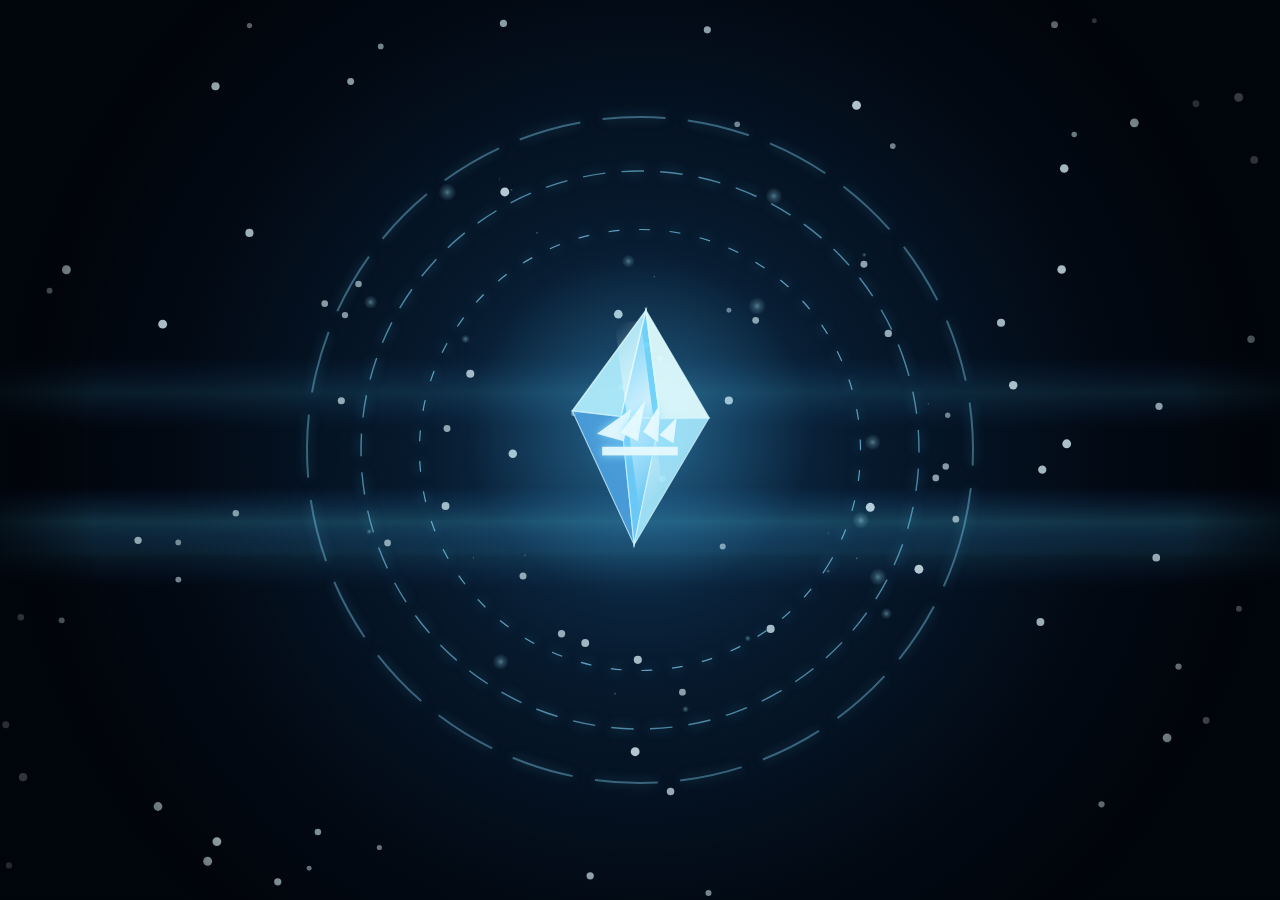
==== index.html @ 43e84c90 "Add files via upload" ====
<!DOCTYPE html>
<html lang="en">
<head>
<meta charset="UTF-8" />
<meta name="viewport" content="width=device-width, initial-scale=1, maximum-scale=1, user-scalable=no" />
<title>Frozen Core LCD Loop</title>
<style>
  html, body {
    margin: 0;
    width: 100%;
    height: 100%;
    overflow: hidden;
    background: #020712;
  }
  canvas {
    display: block;
    width: 100vw;
    height: 100vh;
  }
</style>
</head>
<body>
<canvas id="c"></canvas>
<script>
(() => {
  const canvas = document.getElementById('c');
  const ctx = canvas.getContext('2d', { alpha: false });

  let w = 480, h = 480, dpr = 1;
  function resize() {
    dpr = Math.min(window.devicePixelRatio || 1, 2);
    w = window.innerWidth;
    h = window.innerHeight;
    canvas.width = Math.floor(w * dpr);
    canvas.height = Math.floor(h * dpr);
    ctx.setTransform(dpr, 0, 0, dpr, 0, 0);
  }
  window.addEventListener('resize', resize);
  resize();

  const snow = Array.from({length: 90}, () => ({
    x: Math.random(),
    y: Math.random(),
    z: 0.35 + Math.random() * 0.65,
    drift: -0.25 + Math.random() * 0.5,
    phase: Math.random() * Math.PI * 2
  }));

  const sparks = Array.from({length: 26}, () => ({
    a: Math.random() * Math.PI * 2,
    r: 0.18 + Math.random() * 0.19,
    s: 0.08 + Math.random() * 0.18,
    phase: Math.random() * Math.PI * 2
  }));

  function poly(points, fill, stroke, lw = 1) {
    ctx.beginPath();
    ctx.moveTo(points[0][0], points[0][1]);
    for (let i = 1; i < points.length; i++) ctx.lineTo(points[i][0], points[i][1]);
    ctx.closePath();
    if (fill) { ctx.fillStyle = fill; ctx.fill(); }
    if (stroke) { ctx.strokeStyle = stroke; ctx.lineWidth = lw; ctx.stroke(); }
  }

  function glowCircle(x, y, r, color, alpha = 1) {
    const g = ctx.createRadialGradient(x, y, 0, x, y, r);
    g.addColorStop(0, color.replace('ALPHA', alpha));
    g.addColorStop(0.4, color.replace('ALPHA', alpha * 0.45));
    g.addColorStop(1, color.replace('ALPHA', 0));
    ctx.fillStyle = g;
    ctx.beginPath();
    ctx.arc(x, y, r, 0, Math.PI * 2);
    ctx.fill();
  }

  function drawRing(cx, cy, r, rot, alpha, width, dash) {
    ctx.save();
    ctx.translate(cx, cy);
    ctx.rotate(rot);
    ctx.globalAlpha = alpha;
    ctx.strokeStyle = '#86dcff';
    ctx.lineWidth = width;
    ctx.shadowBlur = 12;
    ctx.shadowColor = '#64cfff';
    ctx.setLineDash(dash);
    ctx.beginPath();
    ctx.arc(0, 0, r, 0, Math.PI * 2);
    ctx.stroke();
    ctx.restore();
    ctx.setLineDash([]);
    ctx.globalAlpha = 1;
    ctx.shadowBlur = 0;
  }

  function drawCrystal(cx, cy, s, t) {
    const pulse = 0.92 + 0.08 * Math.sin(t * 1.4);
    ctx.save();
    ctx.translate(cx, cy);
    ctx.rotate(Math.sin(t * 0.35) * 0.08);
    ctx.scale(pulse, pulse);

    glowCircle(0, 0, s * 1.05, 'rgba(82,201,255,ALPHA)', 0.38);

    const top = [0, -s * 0.72];
    const left = [-s * 0.42, -s * 0.08];
    const right = [s * 0.42, -s * 0.08];
    const bottom = [0, s * 0.72];
    const c1 = [-s * 0.12, -s * 0.06];
    const c2 = [s * 0.12, -s * 0.06];

    poly([top, left, c1], 'rgba(180,240,255,.92)', 'rgba(220,250,255,.8)', 1.5);
    poly([top, c1, c2], 'rgba(118,216,255,.95)', 'rgba(220,250,255,.8)', 1.5);
    poly([top, c2, right], 'rgba(224,252,255,.95)', 'rgba(220,250,255,.8)', 1.5);
    poly([left, bottom, c1], 'rgba(78,164,227,.88)', 'rgba(210,245,255,.75)', 1.2);
    poly([c1, bottom, c2], 'rgba(112,210,255,.92)', 'rgba(210,245,255,.75)', 1.2);
    poly([c2, bottom, right], 'rgba(170,236,255,.90)', 'rgba(210,245,255,.75)', 1.2);

    ctx.globalCompositeOperation = 'screen';
    const shine = ctx.createLinearGradient(-s * 0.35, -s * 0.4, s * 0.2, s * 0.3);
    shine.addColorStop(0, 'rgba(255,255,255,0)');
    shine.addColorStop(0.5, 'rgba(255,255,255,.65)');
    shine.addColorStop(1, 'rgba(255,255,255,0)');
    ctx.fillStyle = shine;
    ctx.rotate(-0.18);
    ctx.fillRect(-s * 0.15 + Math.sin(t * 0.9) * s * 0.08, -s * 0.65, s * 0.16, s * 1.3);
    ctx.globalCompositeOperation = 'source-over';

    ctx.restore();
  }

  function drawLogo(cx, cy, s) {
    ctx.save();
    ctx.translate(cx, cy);
    ctx.globalAlpha = 0.9;
    ctx.fillStyle = '#ecfbff';
    ctx.shadowBlur = 8;
    ctx.shadowColor = '#8be0ff';

    // Simple sail-like Corsair-inspired mark (not an exact trademark reproduction)
    const blades = [
      [[-0.40,-0.05],[-0.08,-0.28],[-0.15,0.02]],
      [[-0.18,-0.06],[0.05,-0.36],[-0.02,0.02]],
      [[0.03,-0.07],[0.18,-0.32],[0.17,0.03]],
      [[0.18,-0.04],[0.34,-0.20],[0.31,0.04]],
    ];
    blades.forEach(b => poly(b.map(([x,y]) => [x*s,y*s]), '#ecfbff'));
    ctx.fillRect(-0.35*s, 0.07*s, 0.7*s, 0.08*s);
    ctx.restore();
    ctx.shadowBlur = 0;
  }

  function draw(tms) {
    const t = tms / 1000;
    const size = Math.min(w, h);
    const cx = w / 2, cy = h / 2;

    const bg = ctx.createRadialGradient(cx, cy, size * 0.02, cx, cy, size * 0.72);
    bg.addColorStop(0, '#11395b');
    bg.addColorStop(0.32, '#071a2e');
    bg.addColorStop(0.72, '#020914');
    bg.addColorStop(1, '#01050c');
    ctx.fillStyle = bg;
    ctx.fillRect(0, 0, w, h);

    // Aurora haze
    ctx.save();
    ctx.globalCompositeOperation = 'screen';
    ctx.globalAlpha = 0.22;
    for (let i = 0; i < 4; i++) {
      const y = cy + Math.sin(t * 0.25 + i) * size * 0.12 + (i - 1.5) * size * 0.08;
      const g = ctx.createLinearGradient(0, y - 35, 0, y + 35);
      g.addColorStop(0, 'rgba(40,130,255,0)');
      g.addColorStop(0.5, 'rgba(74,210,255,.5)');
      g.addColorStop(1, 'rgba(40,130,255,0)');
      ctx.fillStyle = g;
      ctx.fillRect(0, y - 45, w, 90);
    }
    ctx.restore();

    // Snow
    for (const p of snow) {
      p.y += 0.00045 * p.z;
      p.x += 0.00008 * p.drift + Math.sin(t * 0.7 + p.phase) * 0.00005;
      if (p.y > 1.03) { p.y = -0.03; p.x = Math.random(); }
      if (p.x < -0.03) p.x = 1.03;
      if (p.x > 1.03) p.x = -0.03;
      const x = p.x * w, y = p.y * h, r = (0.7 + p.z * 1.7) * size / 480;
      ctx.fillStyle = `rgba(225,248,255,${0.25 + p.z * 0.55})`;
      ctx.beginPath();
      ctx.arc(x, y, r, 0, Math.PI * 2);
      ctx.fill();
    }

    drawRing(cx, cy, size * 0.37,  t * 0.12, 0.38, 2.0, [size*0.07,size*0.025]);
    drawRing(cx, cy, size * 0.31, -t * 0.18, 0.55, 1.4, [size*0.025,size*0.018]);
    drawRing(cx, cy, size * 0.245, t * 0.28, 0.68, 1.2, [size*0.012,size*0.022]);

    // Orbiting sparks
    ctx.save();
    ctx.globalCompositeOperation = 'screen';
    for (const p of sparks) {
      const a = p.a + t * p.s;
      const r = p.r * size + Math.sin(t * 0.8 + p.phase) * size * 0.01;
      const x = cx + Math.cos(a) * r;
      const y = cy + Math.sin(a) * r;
      glowCircle(x, y, 5 + 4*Math.sin(t + p.phase), 'rgba(165,235,255,ALPHA)', 0.45);
    }
    ctx.restore();

    drawCrystal(cx, cy - size * 0.025, size * 0.19, t);
    drawLogo(cx, cy - size * 0.012, size * 0.12);

    // Edge frost vignette
    const vg = ctx.createRadialGradient(cx, cy, size * 0.34, cx, cy, size * 0.72);
    vg.addColorStop(0, 'rgba(0,0,0,0)');
    vg.addColorStop(0.72, 'rgba(0,0,0,.06)');
    vg.addColorStop(1, 'rgba(0,5,12,.72)');
    ctx.fillStyle = vg;
    ctx.fillRect(0, 0, w, h);

    requestAnimationFrame(draw);
  }

  requestAnimationFrame(draw);
})();
</script>
</body>
</html>
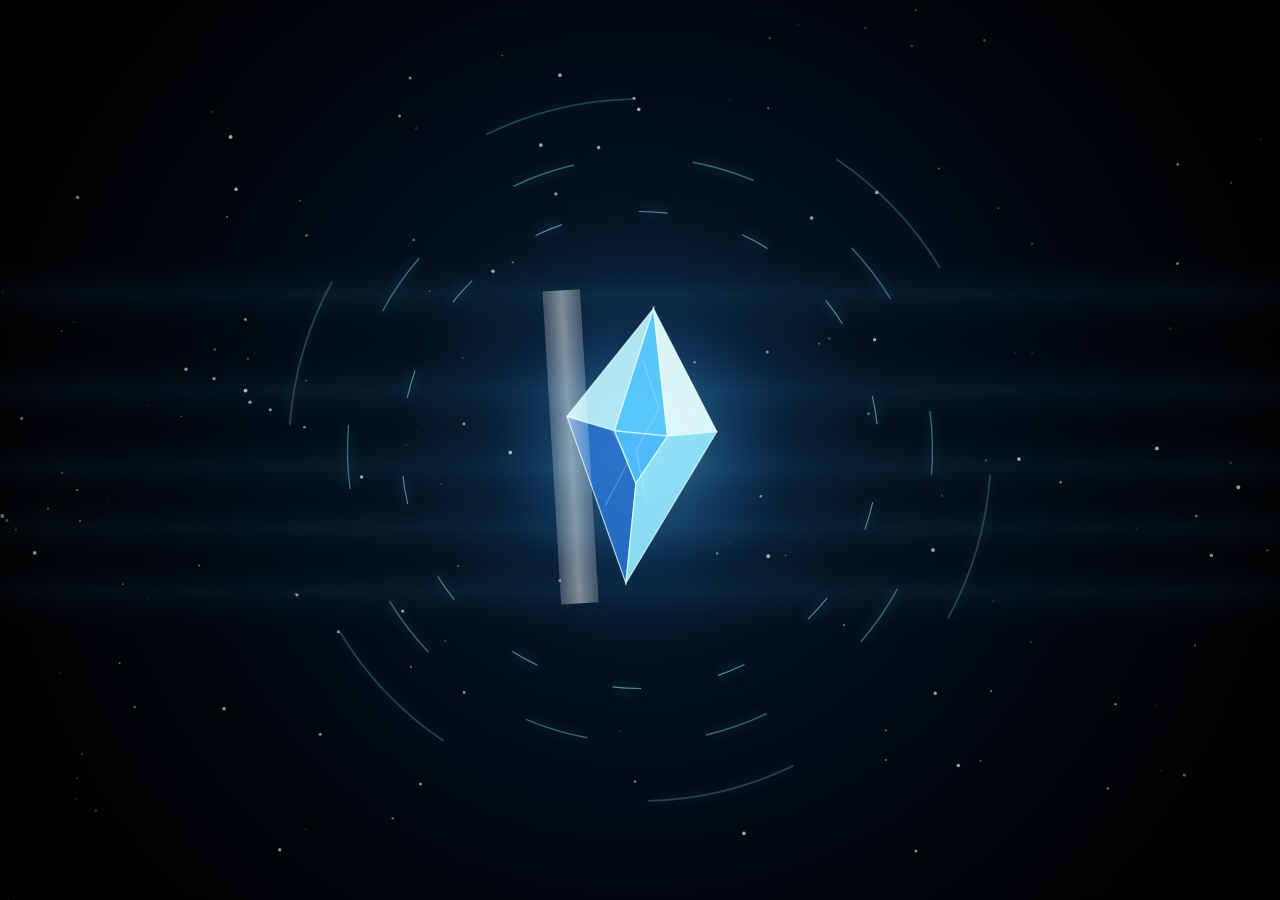
==== commit d06e9d14: "Add files via upload" ====
--- a/index.html
+++ b/index.html
@@ -1,226 +1,187 @@
 <!DOCTYPE html>
 <html lang="en">
 <head>
-<meta charset="UTF-8" />
-<meta name="viewport" content="width=device-width, initial-scale=1, maximum-scale=1, user-scalable=no" />
-<title>Frozen Core LCD Loop</title>
+<meta charset="UTF-8">
+<meta name="viewport" content="width=device-width,initial-scale=1,maximum-scale=1,user-scalable=no">
+<title>Frozen Core V3</title>
 <style>
-  html, body {
-    margin: 0;
-    width: 100%;
-    height: 100%;
-    overflow: hidden;
-    background: #020712;
-  }
-  canvas {
-    display: block;
-    width: 100vw;
-    height: 100vh;
-  }
+html,body{margin:0;width:100%;height:100%;overflow:hidden;background:#000}
+canvas{display:block;width:100vw;height:100vh}
 </style>
 </head>
 <body>
 <canvas id="c"></canvas>
 <script>
 (() => {
-  const canvas = document.getElementById('c');
-  const ctx = canvas.getContext('2d', { alpha: false });
+  const c = document.getElementById('c');
+  const x = c.getContext('2d', { alpha:false });
+  let W=480,H=480,D=1,last=0;
+  const TAU=Math.PI*2, rnd=(a,b)=>a+Math.random()*(b-a);
 
-  let w = 480, h = 480, dpr = 1;
-  function resize() {
-    dpr = Math.min(window.devicePixelRatio || 1, 2);
-    w = window.innerWidth;
-    h = window.innerHeight;
-    canvas.width = Math.floor(w * dpr);
-    canvas.height = Math.floor(h * dpr);
-    ctx.setTransform(dpr, 0, 0, dpr, 0, 0);
+  function resize(){
+    D=Math.min(devicePixelRatio||1,2);
+    W=innerWidth; H=innerHeight;
+    c.width=Math.floor(W*D); c.height=Math.floor(H*D);
+    x.setTransform(D,0,0,D,0,0);
   }
-  window.addEventListener('resize', resize);
-  resize();
+  addEventListener('resize',resize); resize();
 
-  const snow = Array.from({length: 90}, () => ({
-    x: Math.random(),
-    y: Math.random(),
-    z: 0.35 + Math.random() * 0.65,
-    drift: -0.25 + Math.random() * 0.5,
-    phase: Math.random() * Math.PI * 2
-  }));
+  const stars=Array.from({length:70},()=>({x:Math.random(),y:Math.random(),z:rnd(.2,1),p:rnd(0,TAU)}));
+  const snow=Array.from({length:110},()=>({x:Math.random(),y:Math.random(),z:rnd(.25,1),p:rnd(0,TAU),s:rnd(.015,.07)}));
+  const arcs=Array.from({length:9},()=>({a:rnd(0,TAU),p:rnd(0,TAU),s:rnd(.2,.55)}));
 
-  const sparks = Array.from({length: 26}, () => ({
-    a: Math.random() * Math.PI * 2,
-    r: 0.18 + Math.random() * 0.19,
-    s: 0.08 + Math.random() * 0.18,
-    phase: Math.random() * Math.PI * 2
-  }));
-
-  function poly(points, fill, stroke, lw = 1) {
-    ctx.beginPath();
-    ctx.moveTo(points[0][0], points[0][1]);
-    for (let i = 1; i < points.length; i++) ctx.lineTo(points[i][0], points[i][1]);
-    ctx.closePath();
-    if (fill) { ctx.fillStyle = fill; ctx.fill(); }
-    if (stroke) { ctx.strokeStyle = stroke; ctx.lineWidth = lw; ctx.stroke(); }
+  function glow(cx,cy,r,a){
+    const g=x.createRadialGradient(cx,cy,0,cx,cy,r);
+    g.addColorStop(0,`rgba(210,250,255,${a})`);
+    g.addColorStop(.22,`rgba(95,220,255,${a*.7})`);
+    g.addColorStop(.65,`rgba(25,120,255,${a*.22})`);
+    g.addColorStop(1,'rgba(0,0,0,0)');
+    x.fillStyle=g; x.beginPath(); x.arc(cx,cy,r,0,TAU); x.fill();
   }
 
-  function glowCircle(x, y, r, color, alpha = 1) {
-    const g = ctx.createRadialGradient(x, y, 0, x, y, r);
-    g.addColorStop(0, color.replace('ALPHA', alpha));
-    g.addColorStop(0.4, color.replace('ALPHA', alpha * 0.45));
-    g.addColorStop(1, color.replace('ALPHA', 0));
-    ctx.fillStyle = g;
-    ctx.beginPath();
-    ctx.arc(x, y, r, 0, Math.PI * 2);
-    ctx.fill();
+  function ring(cx,cy,r,rot,count,span,alpha,width){
+    x.save(); x.translate(cx,cy); x.rotate(rot);
+    x.strokeStyle=`rgba(150,235,255,${alpha})`;
+    x.lineWidth=width;
+    x.shadowBlur=14; x.shadowColor='#69d9ff';
+    for(let i=0;i<count;i++){
+      const a=i*TAU/count;
+      x.beginPath();
+      x.arc(0,0,r,a,a+span);
+      x.stroke();
+    }
+    x.restore(); x.shadowBlur=0;
   }
 
-  function drawRing(cx, cy, r, rot, alpha, width, dash) {
-    ctx.save();
-    ctx.translate(cx, cy);
-    ctx.rotate(rot);
-    ctx.globalAlpha = alpha;
-    ctx.strokeStyle = '#86dcff';
-    ctx.lineWidth = width;
-    ctx.shadowBlur = 12;
-    ctx.shadowColor = '#64cfff';
-    ctx.setLineDash(dash);
-    ctx.beginPath();
-    ctx.arc(0, 0, r, 0, Math.PI * 2);
-    ctx.stroke();
-    ctx.restore();
-    ctx.setLineDash([]);
-    ctx.globalAlpha = 1;
-    ctx.shadowBlur = 0;
+  function crystal(cx,cy,s,t,charge){
+    x.save(); x.translate(cx,cy); x.rotate(Math.sin(t*.34)*.12 + t*.025);
+    const bob=1+Math.sin(t*.9)*.025;
+    x.scale(bob,bob);
+
+    glow(0,0,s*1.55,.18+.24*charge);
+
+    const top=[0,-s*.86], left=[-s*.48,-s*.12], right=[s*.48,-s*.12], bottom=[0,s*.9];
+    const a=[-s*.17,-s*.06], b=[s*.17,-s*.06], m=[0,s*.26];
+
+    function poly(p,fill,stroke='rgba(235,255,255,.72)'){
+      x.beginPath(); x.moveTo(p[0][0],p[0][1]); for(let i=1;i<p.length;i++)x.lineTo(p[i][0],p[i][1]); x.closePath();
+      x.fillStyle=fill; x.fill(); x.strokeStyle=stroke; x.lineWidth=1.2; x.stroke();
+    }
+
+    poly([top,left,a],'rgba(190,245,255,.92)');
+    poly([top,a,b],'rgba(90,205,255,.96)');
+    poly([top,b,right],'rgba(230,255,255,.95)');
+    poly([left,bottom,m,a],'rgba(40,115,205,.9)');
+    poly([a,m,b],'rgba(80,190,255,.96)');
+    poly([b,m,bottom,right],'rgba(150,235,255,.92)');
+
+    x.save();
+    x.globalCompositeOperation='screen';
+    const sweep=((t*.13)%1);
+    const sx=(-.75+sweep*1.5)*s;
+    const g=x.createLinearGradient(sx-s*.22,0,sx+s*.22,0);
+    g.addColorStop(0,'rgba(255,255,255,0)');
+    g.addColorStop(.5,`rgba(255,255,255,${.48+.28*charge})`);
+    g.addColorStop(1,'rgba(255,255,255,0)');
+    x.fillStyle=g; x.rotate(-.16); x.fillRect(sx-s*.12,-s,s*.24,s*2);
+    x.restore();
+
+    x.strokeStyle=`rgba(215,250,255,${.28+.3*charge})`;
+    x.lineWidth=1;
+    x.beginPath();
+    x.moveTo(-s*.03,-s*.52); x.lineTo(s*.1,-s*.23); x.lineTo(-s*.02,s*.05); x.lineTo(s*.08,s*.38);
+    x.moveTo(-s*.2,-s*.08); x.lineTo(-s*.06,s*.12); x.lineTo(-s*.18,s*.42);
+    x.stroke();
+
+    x.restore();
   }
 
-  function drawCrystal(cx, cy, s, t) {
-    const pulse = 0.92 + 0.08 * Math.sin(t * 1.4);
-    ctx.save();
-    ctx.translate(cx, cy);
-    ctx.rotate(Math.sin(t * 0.35) * 0.08);
-    ctx.scale(pulse, pulse);
-
-    glowCircle(0, 0, s * 1.05, 'rgba(82,201,255,ALPHA)', 0.38);
-
-    const top = [0, -s * 0.72];
-    const left = [-s * 0.42, -s * 0.08];
-    const right = [s * 0.42, -s * 0.08];
-    const bottom = [0, s * 0.72];
-    const c1 = [-s * 0.12, -s * 0.06];
-    const c2 = [s * 0.12, -s * 0.06];
-
-    poly([top, left, c1], 'rgba(180,240,255,.92)', 'rgba(220,250,255,.8)', 1.5);
-    poly([top, c1, c2], 'rgba(118,216,255,.95)', 'rgba(220,250,255,.8)', 1.5);
-    poly([top, c2, right], 'rgba(224,252,255,.95)', 'rgba(220,250,255,.8)', 1.5);
-    poly([left, bottom, c1], 'rgba(78,164,227,.88)', 'rgba(210,245,255,.75)', 1.2);
-    poly([c1, bottom, c2], 'rgba(112,210,255,.92)', 'rgba(210,245,255,.75)', 1.2);
-    poly([c2, bottom, right], 'rgba(170,236,255,.90)', 'rgba(210,245,255,.75)', 1.2);
-
-    ctx.globalCompositeOperation = 'screen';
-    const shine = ctx.createLinearGradient(-s * 0.35, -s * 0.4, s * 0.2, s * 0.3);
-    shine.addColorStop(0, 'rgba(255,255,255,0)');
-    shine.addColorStop(0.5, 'rgba(255,255,255,.65)');
-    shine.addColorStop(1, 'rgba(255,255,255,0)');
-    ctx.fillStyle = shine;
-    ctx.rotate(-0.18);
-    ctx.fillRect(-s * 0.15 + Math.sin(t * 0.9) * s * 0.08, -s * 0.65, s * 0.16, s * 1.3);
-    ctx.globalCompositeOperation = 'source-over';
-
-    ctx.restore();
+  function electric(cx,cy,size,t,charge){
+    if(charge<.35)return;
+    x.save(); x.globalCompositeOperation='screen';
+    x.strokeStyle=`rgba(170,245,255,${(charge-.35)*.8})`;
+    x.lineWidth=1.2; x.shadowBlur=10; x.shadowColor='#8feaff';
+    for(const e of arcs){
+      const a=e.a+t*e.s;
+      const r1=size*.12, r2=size*(.18+.02*Math.sin(t+e.p));
+      const x1=cx+Math.cos(a)*r1, y1=cy+Math.sin(a)*r1;
+      const x2=cx+Math.cos(a+.25*Math.sin(t*2+e.p))*r2, y2=cy+Math.sin(a+.25*Math.sin(t*2+e.p))*r2;
+      x.beginPath(); x.moveTo(x1,y1);
+      const mx=(x1+x2)/2+rnd(-5,5), my=(y1+y2)/2+rnd(-5,5);
+      x.lineTo(mx,my); x.lineTo(x2,y2); x.stroke();
+    }
+    x.restore(); x.shadowBlur=0;
   }
 
-  function drawLogo(cx, cy, s) {
-    ctx.save();
-    ctx.translate(cx, cy);
-    ctx.globalAlpha = 0.9;
-    ctx.fillStyle = '#ecfbff';
-    ctx.shadowBlur = 8;
-    ctx.shadowColor = '#8be0ff';
-
-    // Simple sail-like Corsair-inspired mark (not an exact trademark reproduction)
-    const blades = [
-      [[-0.40,-0.05],[-0.08,-0.28],[-0.15,0.02]],
-      [[-0.18,-0.06],[0.05,-0.36],[-0.02,0.02]],
-      [[0.03,-0.07],[0.18,-0.32],[0.17,0.03]],
-      [[0.18,-0.04],[0.34,-0.20],[0.31,0.04]],
-    ];
-    blades.forEach(b => poly(b.map(([x,y]) => [x*s,y*s]), '#ecfbff'));
-    ctx.fillRect(-0.35*s, 0.07*s, 0.7*s, 0.08*s);
-    ctx.restore();
-    ctx.shadowBlur = 0;
+  function fog(cx,cy,size,t){
+    x.save(); x.globalCompositeOperation='screen'; x.globalAlpha=.18;
+    for(let i=0;i<5;i++){
+      const yy=cy-size*.18+i*size*.09+Math.sin(t*.18+i)*size*.025;
+      const g=x.createLinearGradient(0,yy-size*.05,0,yy+size*.05);
+      g.addColorStop(0,'rgba(0,0,0,0)');
+      g.addColorStop(.5,'rgba(70,190,255,.35)');
+      g.addColorStop(1,'rgba(0,0,0,0)');
+      x.fillStyle=g; x.fillRect(0,yy-size*.06,W,size*.12);
+    }
+    x.restore();
   }
 
-  function draw(tms) {
-    const t = tms / 1000;
-    const size = Math.min(w, h);
-    const cx = w / 2, cy = h / 2;
+  function draw(ms){
+    const t=ms/1000, dt=Math.min(.033,(ms-last)/1000||.016); last=ms;
+    const S=Math.min(W,H), cx=W/2, cy=H/2;
 
-    const bg = ctx.createRadialGradient(cx, cy, size * 0.02, cx, cy, size * 0.72);
-    bg.addColorStop(0, '#11395b');
-    bg.addColorStop(0.32, '#071a2e');
-    bg.addColorStop(0.72, '#020914');
-    bg.addColorStop(1, '#01050c');
-    ctx.fillStyle = bg;
-    ctx.fillRect(0, 0, w, h);
+    const cycle=(t%10)/10;
+    let charge=0;
+    if(cycle>.62 && cycle<.78) charge=(cycle-.62)/.16;
+    else if(cycle>=.78 && cycle<.9) charge=1-(cycle-.78)/.12;
+    charge=Math.max(0,Math.min(1,charge));
 
-    // Aurora haze
-    ctx.save();
-    ctx.globalCompositeOperation = 'screen';
-    ctx.globalAlpha = 0.22;
-    for (let i = 0; i < 4; i++) {
-      const y = cy + Math.sin(t * 0.25 + i) * size * 0.12 + (i - 1.5) * size * 0.08;
-      const g = ctx.createLinearGradient(0, y - 35, 0, y + 35);
-      g.addColorStop(0, 'rgba(40,130,255,0)');
-      g.addColorStop(0.5, 'rgba(74,210,255,.5)');
-      g.addColorStop(1, 'rgba(40,130,255,0)');
-      ctx.fillStyle = g;
-      ctx.fillRect(0, y - 45, w, 90);
-    }
-    ctx.restore();
+    const bg=x.createRadialGradient(cx,cy-S*.04,S*.02,cx,cy,S*.76);
+    bg.addColorStop(0,'#0c2740'); bg.addColorStop(.34,'#03111f'); bg.addColorStop(.72,'#01050b'); bg.addColorStop(1,'#000');
+    x.fillStyle=bg; x.fillRect(0,0,W,H);
 
-    // Snow
-    for (const p of snow) {
-      p.y += 0.00045 * p.z;
-      p.x += 0.00008 * p.drift + Math.sin(t * 0.7 + p.phase) * 0.00005;
-      if (p.y > 1.03) { p.y = -0.03; p.x = Math.random(); }
-      if (p.x < -0.03) p.x = 1.03;
-      if (p.x > 1.03) p.x = -0.03;
-      const x = p.x * w, y = p.y * h, r = (0.7 + p.z * 1.7) * size / 480;
-      ctx.fillStyle = `rgba(225,248,255,${0.25 + p.z * 0.55})`;
-      ctx.beginPath();
-      ctx.arc(x, y, r, 0, Math.PI * 2);
-      ctx.fill();
+    for(const p of stars){
+      const tw=.25+.5*(.5+.5*Math.sin(t*.8+p.p));
+      x.fillStyle=`rgba(180,235,255,${tw*p.z*.5})`;
+      x.beginPath(); x.arc(p.x*W,p.y*H,.4+p.z*1.1,0,TAU); x.fill();
     }
 
-    drawRing(cx, cy, size * 0.37,  t * 0.12, 0.38, 2.0, [size*0.07,size*0.025]);
-    drawRing(cx, cy, size * 0.31, -t * 0.18, 0.55, 1.4, [size*0.025,size*0.018]);
-    drawRing(cx, cy, size * 0.245, t * 0.28, 0.68, 1.2, [size*0.012,size*0.022]);
+    fog(cx,cy,S,t);
 
-    // Orbiting sparks
-    ctx.save();
-    ctx.globalCompositeOperation = 'screen';
-    for (const p of sparks) {
-      const a = p.a + t * p.s;
-      const r = p.r * size + Math.sin(t * 0.8 + p.phase) * size * 0.01;
-      const x = cx + Math.cos(a) * r;
-      const y = cy + Math.sin(a) * r;
-      glowCircle(x, y, 5 + 4*Math.sin(t + p.phase), 'rgba(165,235,255,ALPHA)', 0.45);
+    for(const p of snow){
+      const gust=1+charge*2.3;
+      p.y+=dt*(.015+.05*p.z)*gust;
+      p.x+=dt*(Math.sin(t*.6+p.p)*.004 + charge*.018);
+      if(p.y>1.05){p.y=-.05;p.x=Math.random()}
+      if(p.x>1.05)p.x=-.05;
+      x.fillStyle=`rgba(235,250,255,${.18+p.z*.55})`;
+      x.beginPath(); x.arc(p.x*W,p.y*H,.5+p.z*1.45,0,TAU); x.fill();
     }
-    ctx.restore();
 
-    drawCrystal(cx, cy - size * 0.025, size * 0.19, t);
-    drawLogo(cx, cy - size * 0.012, size * 0.12);
+    ring(cx,cy,S*.39,t*.045,6,.43,.22,1.8);
+    ring(cx,cy,S*.325,-t*.085,10,.22,.38,1.4);
+    ring(cx,cy,S*.265,t*.14,14,.12,.55,1.1);
 
-    // Edge frost vignette
-    const vg = ctx.createRadialGradient(cx, cy, size * 0.34, cx, cy, size * 0.72);
-    vg.addColorStop(0, 'rgba(0,0,0,0)');
-    vg.addColorStop(0.72, 'rgba(0,0,0,.06)');
-    vg.addColorStop(1, 'rgba(0,5,12,.72)');
-    ctx.fillStyle = vg;
-    ctx.fillRect(0, 0, w, h);
+    const pulse=.5+.5*Math.sin(t*1.15);
+    glow(cx,cy,S*(.19+.018*charge),.12+.18*pulse+.25*charge);
+
+    electric(cx,cy,S,t,charge);
+    crystal(cx,cy-S*.008,S*.17,t,charge);
+
+    if(charge>.02){
+      x.save(); x.strokeStyle=`rgba(150,235,255,${charge*.35})`; x.lineWidth=2+4*charge;
+      x.shadowBlur=22; x.shadowColor='#7fe7ff';
+      x.beginPath(); x.arc(cx,cy,S*(.2+.14*charge),0,TAU); x.stroke(); x.restore();
+    }
+
+    const v=x.createRadialGradient(cx,cy,S*.33,cx,cy,S*.78);
+    v.addColorStop(0,'rgba(0,0,0,0)');
+    v.addColorStop(.72,'rgba(0,0,0,.08)');
+    v.addColorStop(1,'rgba(0,0,0,.82)');
+    x.fillStyle=v; x.fillRect(0,0,W,H);
 
     requestAnimationFrame(draw);
   }
-
   requestAnimationFrame(draw);
 })();
 </script>
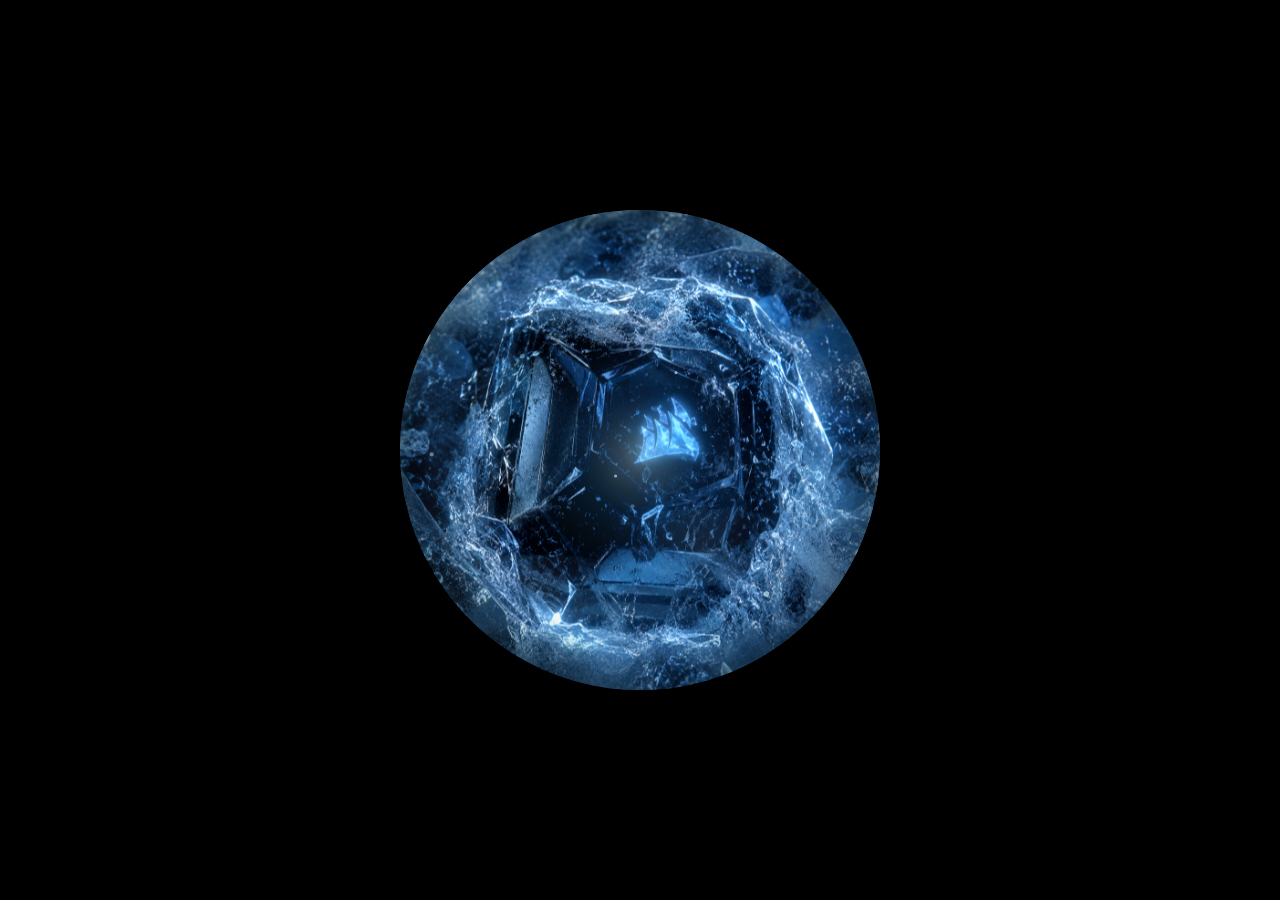
==== commit 0e660f13: "Add files via upload" ====
--- a/index.html
+++ b/index.html
@@ -1,189 +1,117 @@
-<!DOCTYPE html>
+<!doctype html>
 <html lang="en">
 <head>
-<meta charset="UTF-8">
+<meta charset="utf-8">
 <meta name="viewport" content="width=device-width,initial-scale=1,maximum-scale=1,user-scalable=no">
-<title>Frozen Core V3</title>
+<title>Frozen Core Animated</title>
 <style>
 html,body{margin:0;width:100%;height:100%;overflow:hidden;background:#000}
-canvas{display:block;width:100vw;height:100vh}
+body{display:grid;place-items:center}
+#wrap{position:relative;width:min(100vmin,480px);height:min(100vmin,480px);border-radius:50%;overflow:hidden;background:#000}
+#bg{position:absolute;inset:-6%;width:112%;height:112%;object-fit:cover;will-change:transform,filter}
+canvas{position:absolute;inset:0;width:100%;height:100%}
+#v{position:absolute;inset:0;border-radius:50%;box-shadow:inset 0 0 60px rgba(0,0,0,.72),inset 0 0 14px rgba(120,210,255,.18);pointer-events:none}
 </style>
 </head>
 <body>
-<canvas id="c"></canvas>
+<div id="wrap">
+  <img id="bg" src="[data-uri]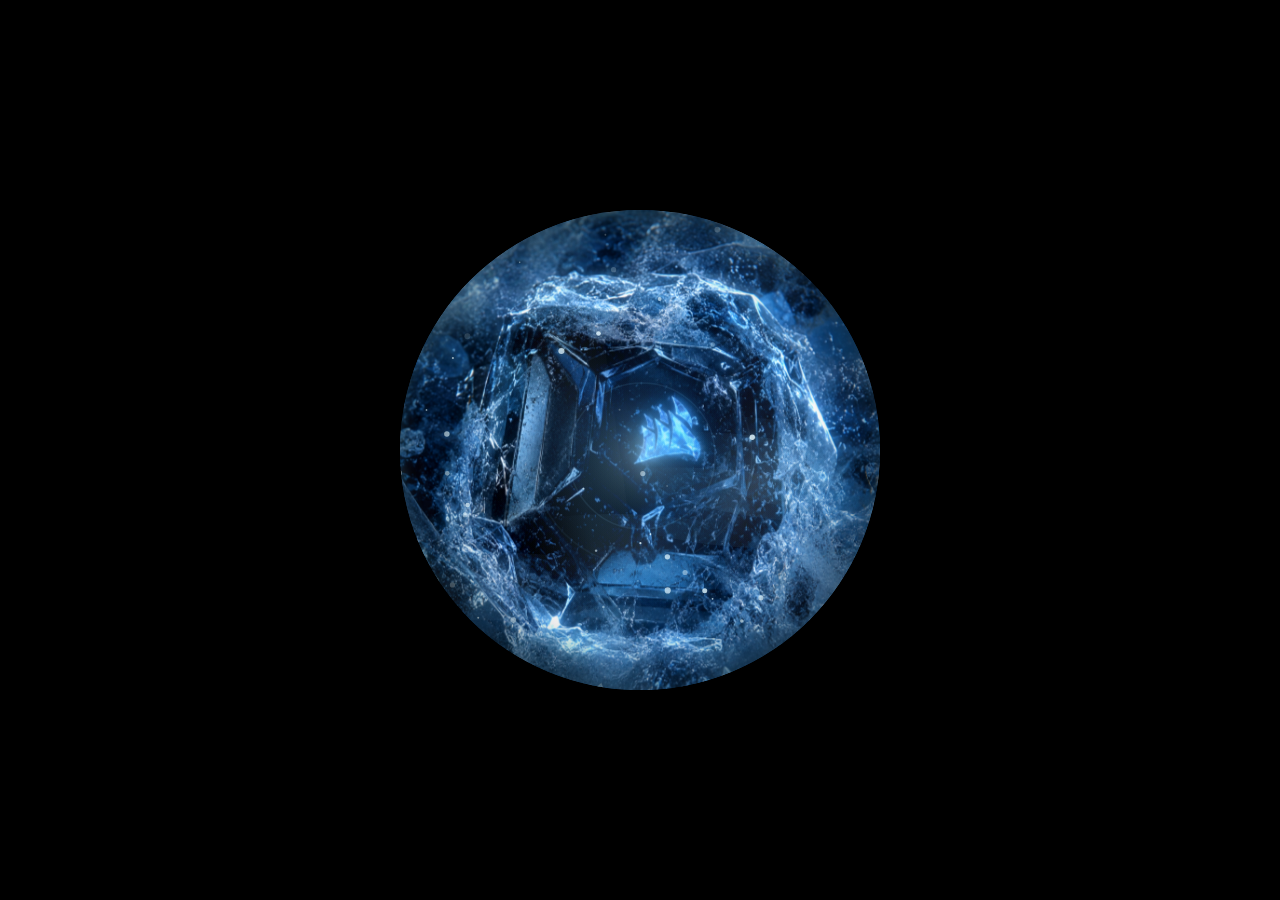
==== commit 1b32bada: "Add files via upload" ====
--- a/index.html
+++ b/index.html
@@ -3,14 +3,14 @@
 <head>
 <meta charset="utf-8">
 <meta name="viewport" content="width=device-width,initial-scale=1,maximum-scale=1,user-scalable=no">
-<title>Frozen Core Animated</title>
+<title>Frozen Core V5</title>
 <style>
 html,body{margin:0;width:100%;height:100%;overflow:hidden;background:#000}
 body{display:grid;place-items:center}
-#wrap{position:relative;width:min(100vmin,480px);height:min(100vmin,480px);border-radius:50%;overflow:hidden;background:#000}
-#bg{position:absolute;inset:-6%;width:112%;height:112%;object-fit:cover;will-change:transform,filter}
+#wrap{position:relative;width:min(100vmin,480px);height:min(100vmin,480px);border-radius:50%;overflow:hidden;background:#000;isolation:isolate}
+#bg{position:absolute;inset:-7%;width:114%;height:114%;object-fit:cover;will-change:transform,filter}
 canvas{position:absolute;inset:0;width:100%;height:100%}
-#v{position:absolute;inset:0;border-radius:50%;box-shadow:inset 0 0 60px rgba(0,0,0,.72),inset 0 0 14px rgba(120,210,255,.18);pointer-events:none}
+#v{position:absolute;inset:0;border-radius:50%;box-shadow:inset 0 0 70px rgba(0,0,0,.78),inset 0 0 18px rgba(120,210,255,.22);pointer-events:none}
 </style>
 </head>
 <body>
@@ -22,93 +22,135 @@
 <script>
 const bg = document.getElementById('bg');
 const c = document.getElementById('fx');
-const x = c.getContext('2d');
+const ctx = c.getContext('2d');
 const W = 480, H = 480;
 
-const particles = Array.from({length:34}, (_,i)=>({
-  x: Math.random()*W,
-  y: Math.random()*H,
-  r: 0.7 + Math.random()*2.2,
-  s: 0.12 + Math.random()*0.38,
-  drift: -0.22 + Math.random()*0.44,
-  a: 0.15 + Math.random()*0.55
+const snow = Array.from({length:55},()=>({
+  x:Math.random()*W,y:Math.random()*H,r:.6+Math.random()*2.5,
+  s:.15+Math.random()*.55,drift:-.28+Math.random()*.56,a:.15+Math.random()*.7
+}));
+
+const shards = Array.from({length:10},()=>({
+  x:Math.random()*W,y:H+Math.random()*250,w:2+Math.random()*4,h:6+Math.random()*12,
+  s:.25+Math.random()*.35,spin:-.02+Math.random()*.04,a:.18+Math.random()*.28,ang:Math.random()*6.28
 }));
 
 function resize(){
-  const dpr = Math.min(devicePixelRatio || 1, 2);
-  const rect = c.getBoundingClientRect();
-  c.width = Math.round(rect.width*dpr);
-  c.height = Math.round(rect.height*dpr);
-  x.setTransform(c.width/W,0,0,c.height/H,0,0);
+  const dpr=Math.min(devicePixelRatio||1,2);
+  const r=c.getBoundingClientRect();
+  c.width=Math.round(r.width*dpr);
+  c.height=Math.round(r.height*dpr);
+  ctx.setTransform(c.width/W,0,0,c.height/H,0,0);
 }
-resize();
-addEventListener('resize', resize);
+resize(); addEventListener('resize',resize);
 
-let start = performance.now();
+function glow(x,y,r,a){
+  const g=ctx.createRadialGradient(x,y,0,x,y,r);
+  g.addColorStop(0,`rgba(190,240,255,${a})`);
+  g.addColorStop(.35,`rgba(70,170,255,${a*.55})`);
+  g.addColorStop(1,'rgba(0,30,90,0)');
+  ctx.fillStyle=g; ctx.fillRect(x-r,y-r,r*2,r*2);
+}
+
+let start=performance.now();
 function frame(now){
-  const t = (now-start)/1000;
-  const pulse = (Math.sin(t*1.25)+1)/2;
-  const scale = 1.035 + pulse*0.028;
-  const dx = Math.sin(t*0.32)*2.2;
-  const dy = Math.cos(t*0.27)*1.5;
-  bg.style.transform = `translate(${dx}px,${dy}px) scale(${scale})`;
-  bg.style.filter = `brightness(${0.88 + pulse*0.16}) saturate(1.08) contrast(1.06)`;
+  const t=(now-start)/1000;
+  const pulse=(Math.sin(t*1.5)+1)/2;
+  const slow=(Math.sin(t*.32)+1)/2;
+  const scale=1.04+pulse*.02+slow*.012;
+  const dx=Math.sin(t*.38)*3.2;
+  const dy=Math.cos(t*.29)*2.1;
 
-  x.clearRect(0,0,W,H);
+  bg.style.transform=`translate(${dx}px,${dy}px) scale(${scale})`;
+  bg.style.filter=`brightness(${.87+pulse*.18}) saturate(${1.05+pulse*.1}) contrast(1.08)`;
 
-  // blue core glow
-  let g = x.createRadialGradient(240,245,10,240,245,150);
-  g.addColorStop(0, `rgba(180,235,255,${0.16 + pulse*0.18})`);
-  g.addColorStop(.35, `rgba(50,160,255,${0.08 + pulse*0.10})`);
-  g.addColorStop(1, 'rgba(0,40,100,0)');
-  x.fillStyle = g;
-  x.fillRect(0,0,W,H);
+  ctx.clearRect(0,0,W,H);
+  ctx.globalCompositeOperation='screen';
 
-  // moving mist bands
-  x.save();
-  x.globalCompositeOperation='screen';
+  // Main energy glow
+  glow(242,247,165,.13+pulse*.2);
+  glow(244,236,82,.06+pulse*.11);
+
+  // Pulsing energy rings
   for(let i=0;i<3;i++){
-    const mx = 120 + i*130 + Math.sin(t*0.22+i)*55;
-    const my = 365 - i*34 + Math.cos(t*0.18+i)*18;
-    const rg = x.createRadialGradient(mx,my,0,mx,my,120);
-    rg.addColorStop(0,'rgba(190,230,255,.10)');
-    rg.addColorStop(.5,'rgba(90,170,220,.05)');
+    const phase=(t*.22+i/3)%1;
+    ctx.strokeStyle=`rgba(110,205,255,${(1-phase)*.12})`;
+    ctx.lineWidth=1.5;
+    ctx.beginPath();
+    ctx.arc(242,246,45+phase*110,0,Math.PI*2);
+    ctx.stroke();
+  }
+
+  // Layered moving mist
+  for(let i=0;i<5;i++){
+    const mx=80+i*95+Math.sin(t*(.16+i*.015)+i)*70;
+    const my=355-i*22+Math.cos(t*.18+i)*22;
+    const rg=ctx.createRadialGradient(mx,my,0,mx,my,115);
+    rg.addColorStop(0,'rgba(205,238,255,.12)');
+    rg.addColorStop(.48,'rgba(95,170,225,.06)');
     rg.addColorStop(1,'rgba(0,0,0,0)');
-    x.fillStyle=rg;
-    x.beginPath();
-    x.ellipse(mx,my,130,38,0,0,Math.PI*2);
-    x.fill();
+    ctx.fillStyle=rg;
+    ctx.beginPath(); ctx.ellipse(mx,my,145,34+i*2,.05*i,0,Math.PI*2); ctx.fill();
   }
-  x.restore();
 
-  // drifting ice particles
-  for(const p of particles){
-    p.y -= p.s;
-    p.x += p.drift + Math.sin(t+p.y*0.01)*0.05;
-    if(p.y < -8){ p.y=H+8; p.x=Math.random()*W; }
-    if(p.x < -8) p.x=W+8;
-    if(p.x > W+8) p.x=-8;
-    x.beginPath();
-    x.fillStyle=`rgba(220,245,255,${p.a})`;
-    x.shadowBlur=7;
-    x.shadowColor='rgba(110,200,255,.75)';
-    x.arc(p.x,p.y,p.r,0,Math.PI*2);
-    x.fill();
+  // Refracted light beams
+  for(let i=0;i<3;i++){
+    const sweep=((t*(24+i*5)+i*210)%760)-160;
+    const lg=ctx.createLinearGradient(sweep,0,sweep+120,0);
+    lg.addColorStop(0,'rgba(255,255,255,0)');
+    lg.addColorStop(.5,`rgba(190,235,255,${.045+i*.012})`);
+    lg.addColorStop(1,'rgba(255,255,255,0)');
+    ctx.save();
+    ctx.rotate(-.22+i*.08);
+    ctx.fillStyle=lg;
+    ctx.fillRect(sweep,-120,100,760);
+    ctx.restore();
   }
-  x.shadowBlur=0;
 
-  // occasional icy sweep
-  const sweep = (t*34)%700 - 110;
-  const lg = x.createLinearGradient(sweep,0,sweep+120,0);
-  lg.addColorStop(0,'rgba(255,255,255,0)');
-  lg.addColorStop(.5,'rgba(190,235,255,.075)');
-  lg.addColorStop(1,'rgba(255,255,255,0)');
-  x.fillStyle=lg;
-  x.save();
-  x.rotate(-0.18);
-  x.fillRect(sweep,-100,100,700);
-  x.restore();
+  // Snow particles
+  for(const p of snow){
+    p.y-=p.s; p.x+=p.drift+Math.sin(t+p.y*.015)*.08;
+    if(p.y<-8){p.y=H+8;p.x=Math.random()*W}
+    if(p.x<-8)p.x=W+8; if(p.x>W+8)p.x=-8;
+    ctx.shadowBlur=8; ctx.shadowColor='rgba(120,210,255,.8)';
+    ctx.fillStyle=`rgba(225,247,255,${p.a})`;
+    ctx.beginPath(); ctx.arc(p.x,p.y,p.r,0,Math.PI*2); ctx.fill();
+  }
+  ctx.shadowBlur=0;
 
+  // Floating ice shards
+  for(const s of shards){
+    s.y-=s.s; s.x+=Math.sin(t*.7+s.y*.02)*.16; s.ang+=s.spin;
+    if(s.y<-30){s.y=H+Math.random()*200;s.x=Math.random()*W}
+    ctx.save(); ctx.translate(s.x,s.y); ctx.rotate(s.ang);
+    ctx.fillStyle=`rgba(180,225,255,${s.a})`;
+    ctx.strokeStyle=`rgba(230,250,255,${s.a*.7})`;
+    ctx.beginPath(); ctx.moveTo(0,-s.h/2); ctx.lineTo(s.w/2,0); ctx.lineTo(0,s.h/2); ctx.lineTo(-s.w/2,0); ctx.closePath();
+    ctx.fill(); ctx.stroke(); ctx.restore();
+  }
+
+  // Crack flash every ~8 seconds
+  const cycle=t%8;
+  if(cycle<.42){
+    const a=Math.sin((cycle/.42)*Math.PI)*.5;
+    ctx.strokeStyle=`rgba(210,245,255,${a})`;
+    ctx.lineWidth=1.4;
+    ctx.shadowBlur=12; ctx.shadowColor='rgba(120,210,255,.9)';
+    ctx.beginPath();
+    ctx.moveTo(116,120); ctx.lineTo(165,173); ctx.lineTo(150,215); ctx.lineTo(205,248);
+    ctx.moveTo(330,110); ctx.lineTo(300,165); ctx.lineTo(320,213); ctx.lineTo(282,258);
+    ctx.moveTo(105,333); ctx.lineTo(160,310); ctx.lineTo(190,350); ctx.lineTo(245,325);
+    ctx.stroke(); ctx.shadowBlur=0;
+  }
+
+  // Brief cold pulse burst
+  const burst=(t%12);
+  if(burst<1.2){
+    const ba=Math.sin((burst/1.2)*Math.PI)*.12;
+    glow(242,245,230,ba);
+  }
+
+  ctx.globalCompositeOperation='source-over';
   requestAnimationFrame(frame);
 }
 requestAnimationFrame(frame);
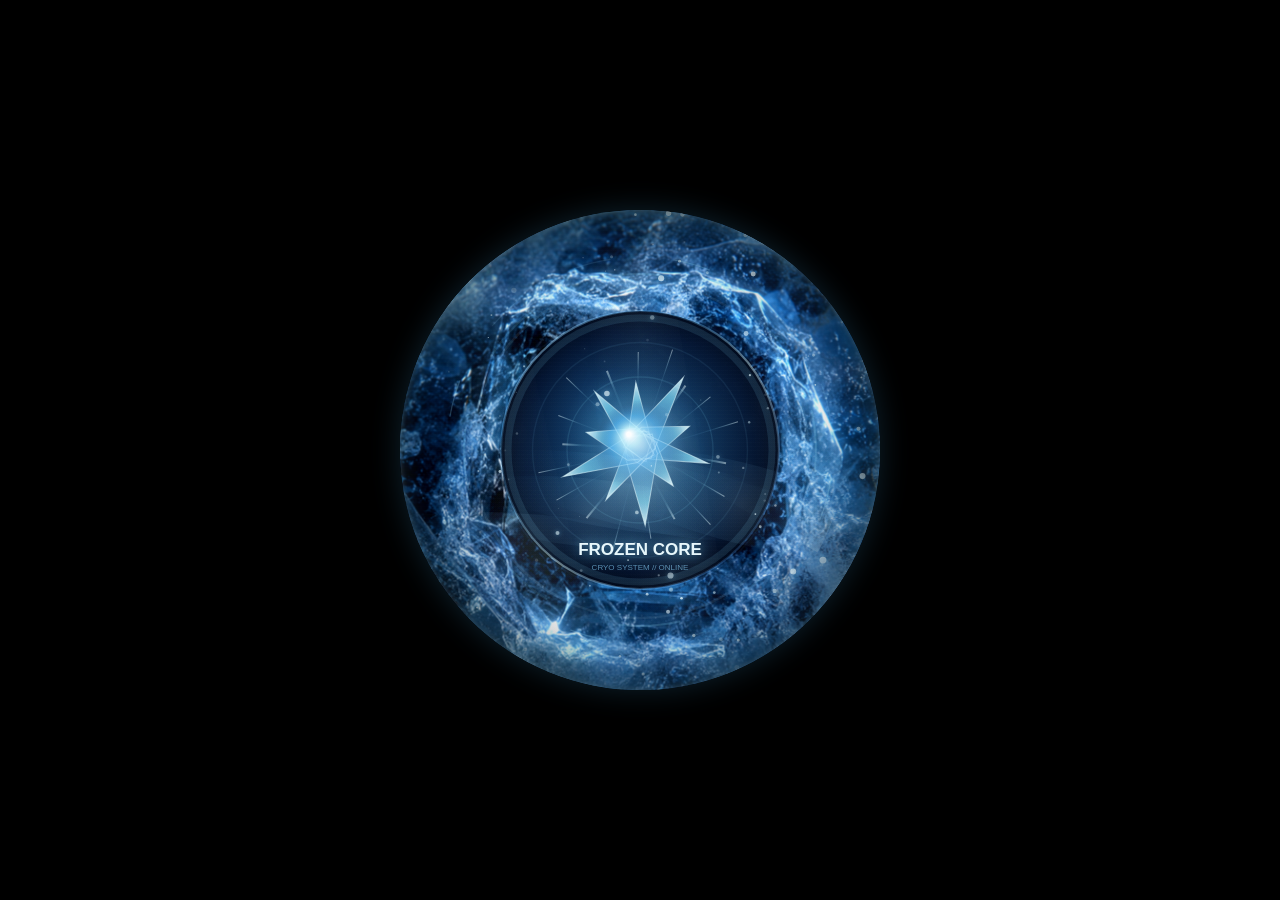
==== commit c15f715a: "Add files via upload" ====
--- a/index.html
+++ b/index.html
@@ -3,155 +3,94 @@
 <head>
 <meta charset="utf-8">
 <meta name="viewport" content="width=device-width,initial-scale=1,maximum-scale=1,user-scalable=no">
-<title>Frozen Core V5</title>
+<title>Frozen Core V7 — Animated Ice Core</title>
 <style>
 html,body{margin:0;width:100%;height:100%;overflow:hidden;background:#000}
 body{display:grid;place-items:center}
-#wrap{position:relative;width:min(100vmin,480px);height:min(100vmin,480px);border-radius:50%;overflow:hidden;background:#000;isolation:isolate}
-#bg{position:absolute;inset:-7%;width:114%;height:114%;object-fit:cover;will-change:transform,filter}
+#wrap{position:relative;width:min(100vmin,480px);height:min(100vmin,480px);border-radius:50%;overflow:hidden;background:#000;isolation:isolate;box-shadow:0 0 30px rgba(80,190,255,.18)}
+#bg{position:absolute;inset:-8%;width:116%;height:116%;object-fit:cover;will-change:transform,filter}
 canvas{position:absolute;inset:0;width:100%;height:100%}
-#v{position:absolute;inset:0;border-radius:50%;box-shadow:inset 0 0 70px rgba(0,0,0,.78),inset 0 0 18px rgba(120,210,255,.22);pointer-events:none}
+#aurora{position:absolute;inset:-25%;background:conic-gradient(from 0deg,transparent 0 19%,rgba(40,165,255,.13) 24%,transparent 30% 52%,rgba(180,245,255,.10) 58%,transparent 66%);mix-blend-mode:screen;filter:blur(18px);animation:auroraSpin 19s linear infinite;pointer-events:none}
+#scan{position:absolute;inset:0;border-radius:50%;background:repeating-linear-gradient(to bottom,rgba(255,255,255,.018) 0 1px,transparent 1px 4px);mix-blend-mode:screen;opacity:.4;animation:scanDrift 7s linear infinite;pointer-events:none}
+#v{position:absolute;inset:0;border-radius:50%;box-shadow:inset 0 0 82px rgba(0,0,0,.82),inset 0 0 22px rgba(120,220,255,.28),inset 0 0 5px rgba(235,252,255,.32);pointer-events:none}
+#flash{position:absolute;inset:0;border-radius:50%;background:radial-gradient(circle at 50% 48%,rgba(225,250,255,.35),rgba(80,185,255,.08) 28%,transparent 60%);opacity:0;mix-blend-mode:screen;pointer-events:none}
+@keyframes auroraSpin{to{transform:rotate(360deg)}}
+@keyframes scanDrift{to{background-position:0 24px}}
 </style>
 </head>
 <body>
 <div id="wrap">
   <img id="bg" src="[data-uri]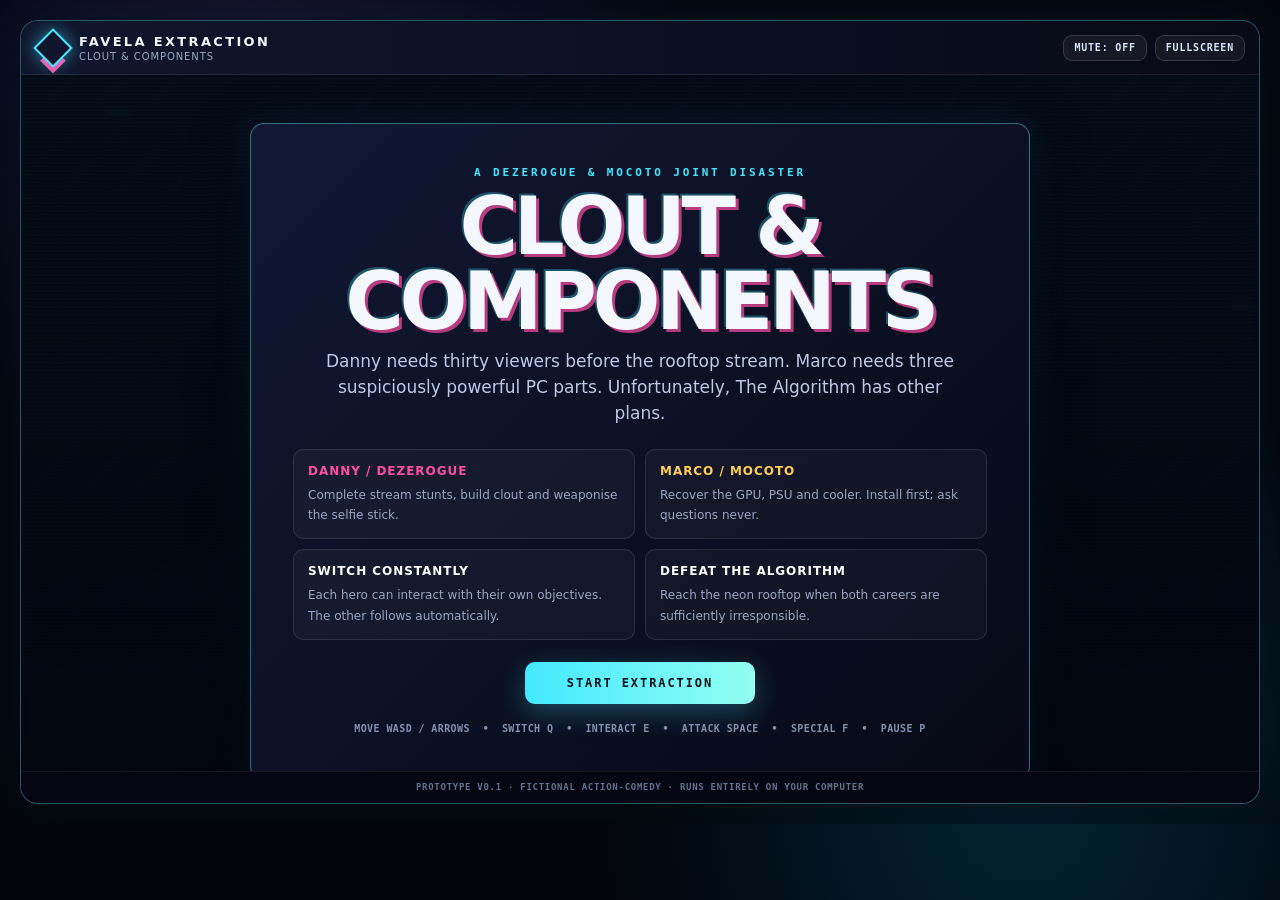
==== commit 4c96b28d: "Add GitHub Pages root entry point" ====
--- a/index.html
+++ b/index.html
@@ -1,98 +1,16 @@
 <!doctype html>
 <html lang="en">
 <head>
-<meta charset="utf-8">
-<meta name="viewport" content="width=device-width,initial-scale=1,maximum-scale=1,user-scalable=no">
-<title>Frozen Core V7 — Animated Ice Core</title>
-<style>
-html,body{margin:0;width:100%;height:100%;overflow:hidden;background:#000}
-body{display:grid;place-items:center}
-#wrap{position:relative;width:min(100vmin,480px);height:min(100vmin,480px);border-radius:50%;overflow:hidden;background:#000;isolation:isolate;box-shadow:0 0 30px rgba(80,190,255,.18)}
-#bg{position:absolute;inset:-8%;width:116%;height:116%;object-fit:cover;will-change:transform,filter}
-canvas{position:absolute;inset:0;width:100%;height:100%}
-#aurora{position:absolute;inset:-25%;background:conic-gradient(from 0deg,transparent 0 19%,rgba(40,165,255,.13) 24%,transparent 30% 52%,rgba(180,245,255,.10) 58%,transparent 66%);mix-blend-mode:screen;filter:blur(18px);animation:auroraSpin 19s linear infinite;pointer-events:none}
-#scan{position:absolute;inset:0;border-radius:50%;background:repeating-linear-gradient(to bottom,rgba(255,255,255,.018) 0 1px,transparent 1px 4px);mix-blend-mode:screen;opacity:.4;animation:scanDrift 7s linear infinite;pointer-events:none}
-#v{position:absolute;inset:0;border-radius:50%;box-shadow:inset 0 0 82px rgba(0,0,0,.82),inset 0 0 22px rgba(120,220,255,.28),inset 0 0 5px rgba(235,252,255,.32);pointer-events:none}
-#flash{position:absolute;inset:0;border-radius:50%;background:radial-gradient(circle at 50% 48%,rgba(225,250,255,.35),rgba(80,185,255,.08) 28%,transparent 60%);opacity:0;mix-blend-mode:screen;pointer-events:none}
-@keyframes auroraSpin{to{transform:rotate(360deg)}}
-@keyframes scanDrift{to{background-position:0 24px}}
-</style>
+  <meta charset="utf-8">
+  <meta name="viewport" content="width=device-width, initial-scale=1">
+  <title>Favela Extraction: Clout & Components</title>
+  <meta http-equiv="refresh" content="0; url=./favela-extraction/">
+  <link rel="canonical" href="./favela-extraction/">
+  <script>
+    window.location.replace('./favela-extraction/');
+  </script>
 </head>
 <body>
-<div id="wrap">
-  <img id="bg" src="[data-uri]